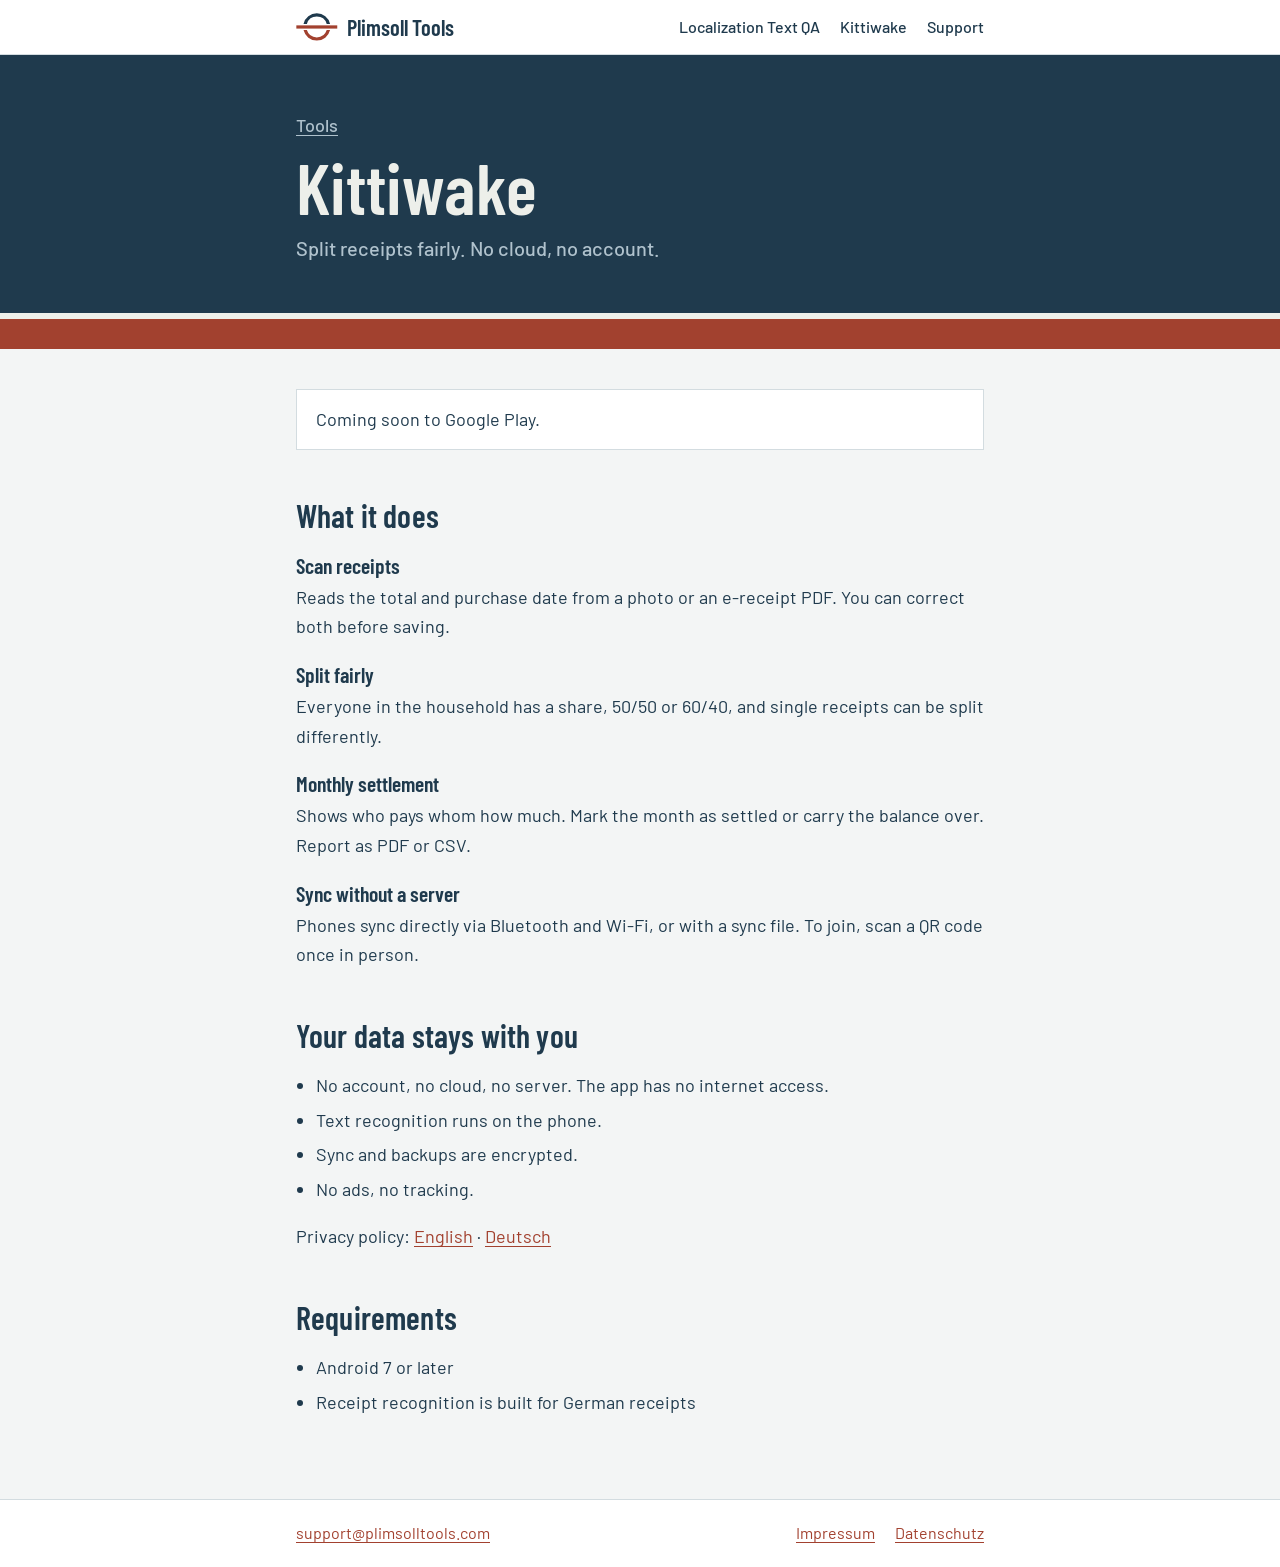
==== apps/kittiwake/index.html @ f2538a3f "Kittiwake: App-Seite und Datenschutzerklärung (DE/EN), Support-Seite allgemein Startseite und Naviga" ====
<!doctype html>
<html lang="en">
<head>
<meta charset="utf-8">
<meta name="viewport" content="width=device-width, initial-scale=1">
<title>Kittiwake – Plimsoll Tools</title>
<meta name="description" content="Scan receipts and split household costs fairly. No cloud, no account.">
<meta property="og:title" content="Kittiwake – Plimsoll Tools">
<meta property="og:description" content="Scan receipts and split household costs fairly. No cloud, no account.">
<meta property="og:image" content="https://plimsolltools.com/assets/og.png">
<meta property="og:type" content="website">
<link rel="icon" href="../../assets/favicon.svg" type="image/svg+xml">
<link rel="preload" href="../../assets/fonts/BarlowCondensed-SemiBold.woff2" as="font" type="font/woff2" crossorigin>
<link rel="stylesheet" href="../../assets/style.css">
</head>
<body>
<header class="site-head">
  <div class="wrap head-inner">
    <a class="brand" href="../../index.html"><svg class="mark mark-head" viewBox="-61 -41 122 82" aria-hidden="true"><path class="mark-top" d="M-38.96 -9.05A40 40 0 0 1 38.96 -9.05L29.13 -9.05A30.5 30.5 0 0 0 -29.13 -9.05Z"/><path class="mark-low" d="M-38.96 9.05A40 40 0 0 0 38.96 9.05L29.13 9.05A30.5 30.5 0 0 1 -29.13 9.05Z"/><g class="mark-low"><rect x="-60" y="-4.75" width="120" height="9.5"/></g></svg><span>Plimsoll Tools</span></a>
    <nav aria-label="Main"><a href="../../tools/localization-text-qa/index.html">Localization Text QA</a><a href="../../apps/kittiwake/index.html">Kittiwake</a><a href="../../support.html">Support</a></nav>
  </div>
</header>
<section class="hero"><div class="wrap"><div><p class="crumb"><a href="../../index.html">Tools</a></p><h1>Kittiwake</h1>
<p class="claim">Split receipts fairly. No cloud, no account.</p></div></div><div class="waterline" aria-hidden="true"></div></section>
<main class="wrap content">

<p class="note">Coming soon to Google Play.</p>

<h2>What it does</h2>
<dl class="checks">
  <dt>Scan receipts</dt><dd>Reads the total and purchase date from a photo or an e-receipt PDF. You can correct both before saving.</dd>
  <dt>Split fairly</dt><dd>Everyone in the household has a share, 50/50 or 60/40, and single receipts can be split differently.</dd>
  <dt>Monthly settlement</dt><dd>Shows who pays whom how much. Mark the month as settled or carry the balance over. Report as PDF or CSV.</dd>
  <dt>Sync without a server</dt><dd>Phones sync directly via Bluetooth and Wi-Fi, or with a sync file. To join, scan a QR code once in person.</dd>
</dl>

<h2>Your data stays with you</h2>
<ul>
  <li>No account, no cloud, no server. The app has no internet access.</li>
  <li>Text recognition runs on the phone.</li>
  <li>Sync and backups are encrypted.</li>
  <li>No ads, no tracking.</li>
</ul>
<p>Privacy policy: <a href="privacy.html">English</a> · <a href="datenschutz.html" lang="de">Deutsch</a></p>

<h2>Requirements</h2>
<ul>
  <li>Android 7 or later</li>
  <li>Receipt recognition is built for German receipts</li>
</ul>

</main>
<footer class="site-foot">
  <div class="wrap foot-inner">
    <p><a href="mailto:support@plimsolltools.com">support@plimsolltools.com</a></p>
    <p><a href="../../impressum.html">Impressum</a> <a href="../../datenschutz.html">Datenschutz</a></p>
  </div>
</footer>
</body>
</html>
---- assets/style.css ----
/* Plimsoll Tools – one stylesheet, no external requests */
@font-face { font-family: "Barlow"; src: url("fonts/Barlow-Regular.woff2") format("woff2"); font-weight: 400; font-display: swap; }
@font-face { font-family: "Barlow"; src: url("fonts/Barlow-Medium.woff2") format("woff2"); font-weight: 500; font-display: swap; }
@font-face { font-family: "Barlow Condensed"; src: url("fonts/BarlowCondensed-SemiBold.woff2") format("woff2"); font-weight: 600; font-display: swap; }

:root {
  /* brand, fixed in both modes */
  --hull: #1F3A4D;
  --paint: #EDEFEA;
  --signal: #C2553F;      /* accent on hull blue */
  --antifouling: #A2412F; /* red band */
  --hull-text: #B0C2CD;
  /* content, light */
  --bg: #F3F5F5;
  --surface: #FFFFFF;
  --ink: #1F3A4D;
  --ink-soft: #4E6878;
  --rule: #D3DCE0;
  --accent: #A2412F;
  --mark-top: var(--hull);
  --mark-low: var(--antifouling);
  color-scheme: light;
}
@media (prefers-color-scheme: dark) {
  :root {
    --bg: #13222E;
    --surface: #1A2E3D;
    --ink: #E3E9EB;
    --ink-soft: #A9BAC4;
    --rule: #2B4253;
    --accent: #D9715B;
    --mark-top: var(--paint);
    --mark-low: var(--signal);
    color-scheme: dark;
  }
}

* { box-sizing: border-box; }
html { -webkit-text-size-adjust: 100%; }
body {
  margin: 0; background: var(--bg); color: var(--ink);
  font: 400 1.125rem/1.65 "Barlow", system-ui, -apple-system, "Segoe UI", sans-serif;
}
.wrap { max-width: 46rem; margin: 0 auto; padding: 0 1.5rem; }

a { color: var(--accent); text-underline-offset: 0.18em; text-decoration-thickness: 1px; }
a:hover { text-decoration-thickness: 2px; }
a:focus-visible { outline: 3px solid var(--signal); outline-offset: 3px; border-radius: 2px; }

h1, h2, h3 { font-family: "Barlow Condensed", "Arial Narrow", sans-serif; font-weight: 600; line-height: 1.1; letter-spacing: 0.005em; }
h2 { font-size: 2rem; margin: 3rem 0 0.75rem; }
h3 { font-size: 1.5rem; margin: 0; }

/* header */
.site-head { background: var(--surface); border-bottom: 1px solid var(--rule); }
.head-inner { display: flex; align-items: center; justify-content: space-between; gap: 1rem; flex-wrap: wrap; padding-top: 0.8rem; padding-bottom: 0.8rem; }
.brand { display: flex; align-items: center; gap: 0.6rem; color: var(--ink); text-decoration: none; font: 600 1.4rem/1 "Barlow Condensed", sans-serif; }
nav { display: flex; flex-wrap: wrap; gap: 0.4rem 1.25rem; font-weight: 500; font-size: 1rem; }
nav a { color: var(--ink); text-decoration: none; }
nav a:hover { color: var(--accent); }

/* the mark */
.mark { display: block; }
.mark-head { width: 2.6rem; height: auto; }
.mark .mark-top { fill: var(--mark-top); }
.mark .mark-low { fill: var(--mark-low); }

/* hero: a ship's hull with its waterline */
.hero { background: var(--hull); color: var(--paint); }
.hero .wrap { display: flex; align-items: center; gap: 2rem; padding-top: 3.5rem; padding-bottom: 3rem; }
.hero h1 { font-size: clamp(2.6rem, 8vw, 4.5rem); margin: 0; }
.hero .claim { color: var(--hull-text); font-weight: 500; font-size: 1.25rem; margin: 0.4rem 0 0; }
.hero .crumb { margin: 0 0 0.4rem; font-weight: 500; }
.hero .crumb a { color: var(--hull-text); }
.mark-hero { width: clamp(7rem, 22vw, 11rem); flex: none; }
.hero .mark .mark-top { fill: var(--paint); }
.hero .mark .mark-low { fill: var(--signal); }
.waterline { height: 2.25rem; background: var(--antifouling); border-top: 6px solid var(--paint); }

/* content */
.content { padding-top: 2.5rem; padding-bottom: 4rem; }
.lead { font-size: 1.3rem; line-height: 1.55; margin-top: 0; }
.tool { background: var(--surface); border: 1px solid var(--rule); border-left: 6px solid var(--accent); padding: 1.25rem 1.5rem; }
.tool p { margin: 0.6rem 0 0; }
.tool-head { display: flex; align-items: baseline; justify-content: space-between; gap: 1rem; flex-wrap: wrap; }
.tool h3 a { color: var(--ink); text-decoration: none; }
.tool h3 a:hover { color: var(--accent); }
.status { font-size: 0.95rem; font-weight: 500; color: var(--ink-soft); }
.meta { color: var(--ink-soft); font-size: 1rem; }

.checks dt { font: 600 1.35rem/1.2 "Barlow Condensed", sans-serif; margin-top: 1.25rem; }
.checks dd { margin: 0.25rem 0 0; }
ul { padding-left: 1.25rem; }
li { margin: 0.3rem 0; }
.note { background: var(--surface); border: 1px solid var(--rule); padding: 0.9rem 1.2rem; margin-top: 0; }
.todo { color: var(--ink-soft); font-style: italic; }

/* footer */
.site-foot { border-top: 1px solid var(--rule); background: var(--surface); }
.foot-inner { display: flex; justify-content: space-between; gap: 1rem; flex-wrap: wrap; padding-top: 1.25rem; padding-bottom: 1.25rem; font-size: 1rem; color: var(--ink-soft); }
.foot-inner p { margin: 0; display: flex; gap: 1.25rem; }

@media (max-width: 34rem) {
  .hero .wrap { flex-direction: column; align-items: flex-start; gap: 1.25rem; padding-top: 2.5rem; }
  h2 { font-size: 1.75rem; }
}
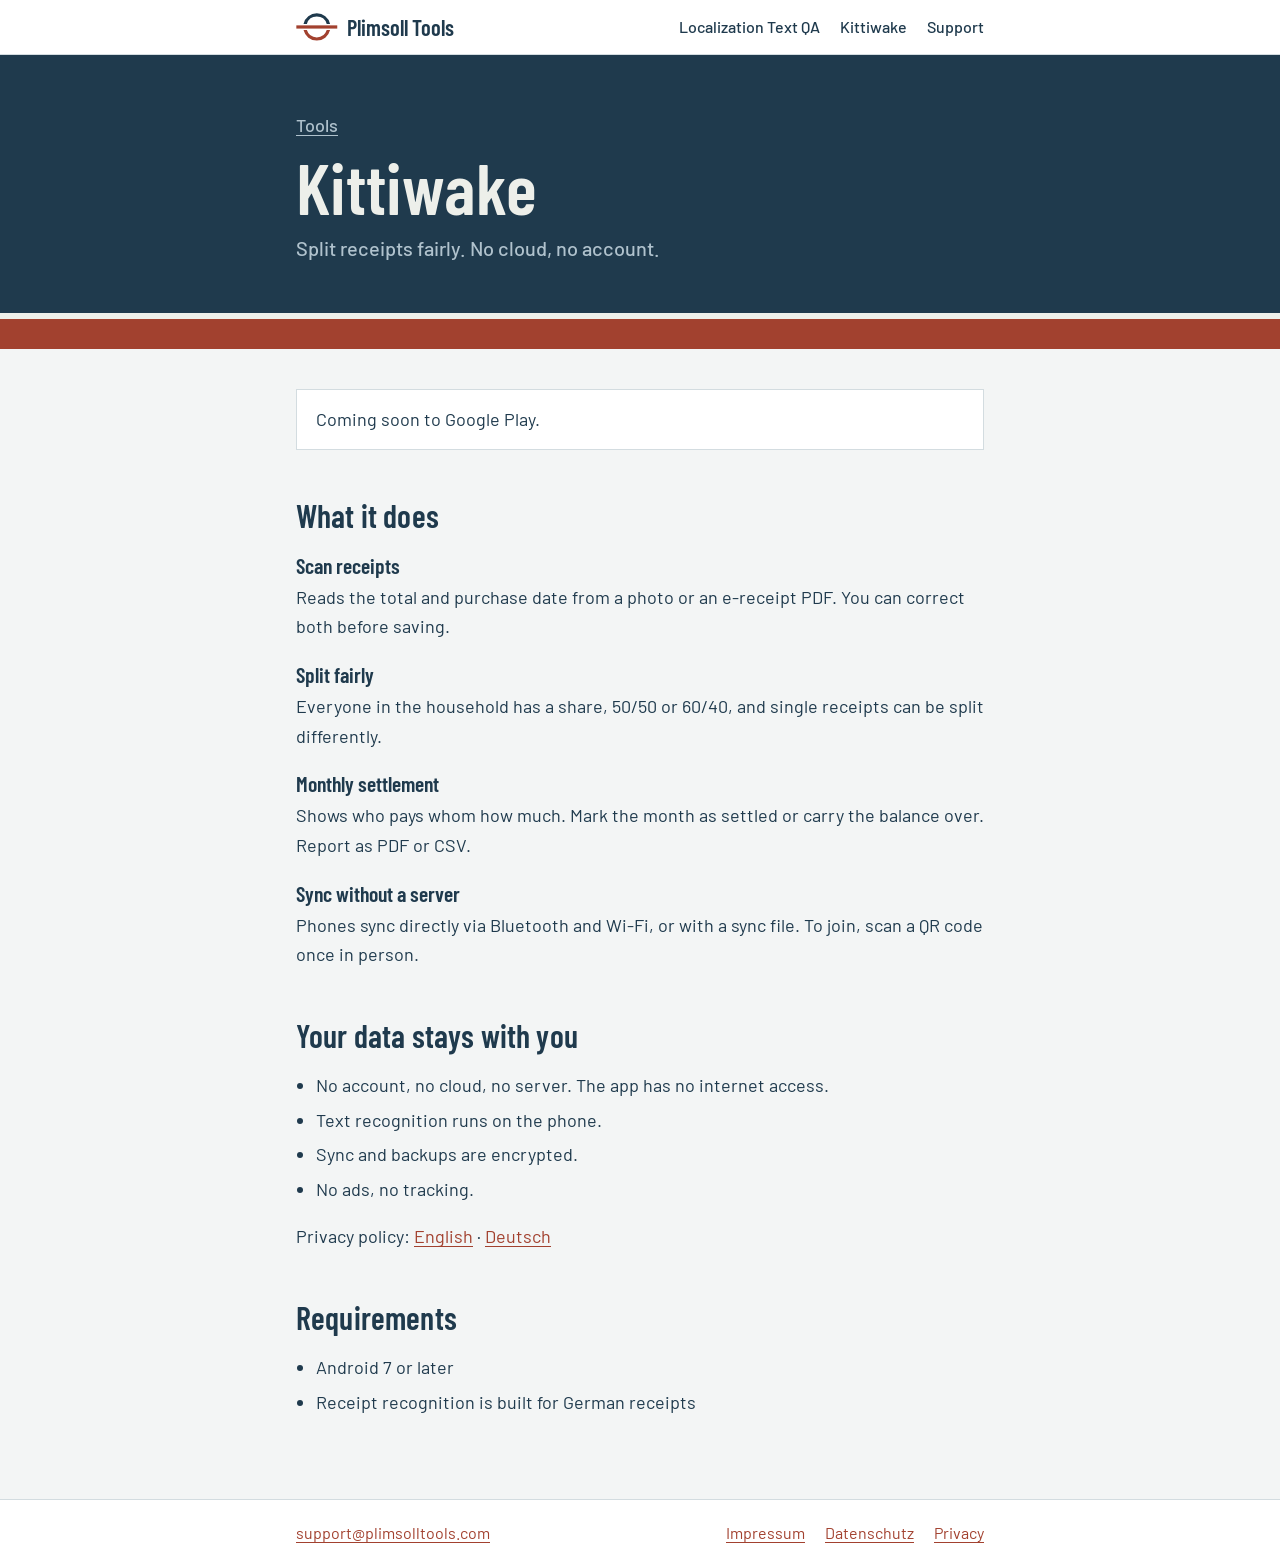
==== commit 98caf2f2: "Englische Datenschutzerklärung der Website, Footer-Link Privacy Co-Authored-By: Claude Opus 5.5 (1M " ====
--- a/apps/kittiwake/index.html
+++ b/apps/kittiwake/index.html
@@ -53,7 +53,7 @@
 <footer class="site-foot">
   <div class="wrap foot-inner">
     <p><a href="mailto:support@plimsolltools.com">support@plimsolltools.com</a></p>
-    <p><a href="../../impressum.html">Impressum</a> <a href="../../datenschutz.html">Datenschutz</a></p>
+    <p><a href="../../impressum.html">Impressum</a> <a href="../../datenschutz.html">Datenschutz</a> <a href="../../privacy.html">Privacy</a></p>
   </div>
 </footer>
 </body>
